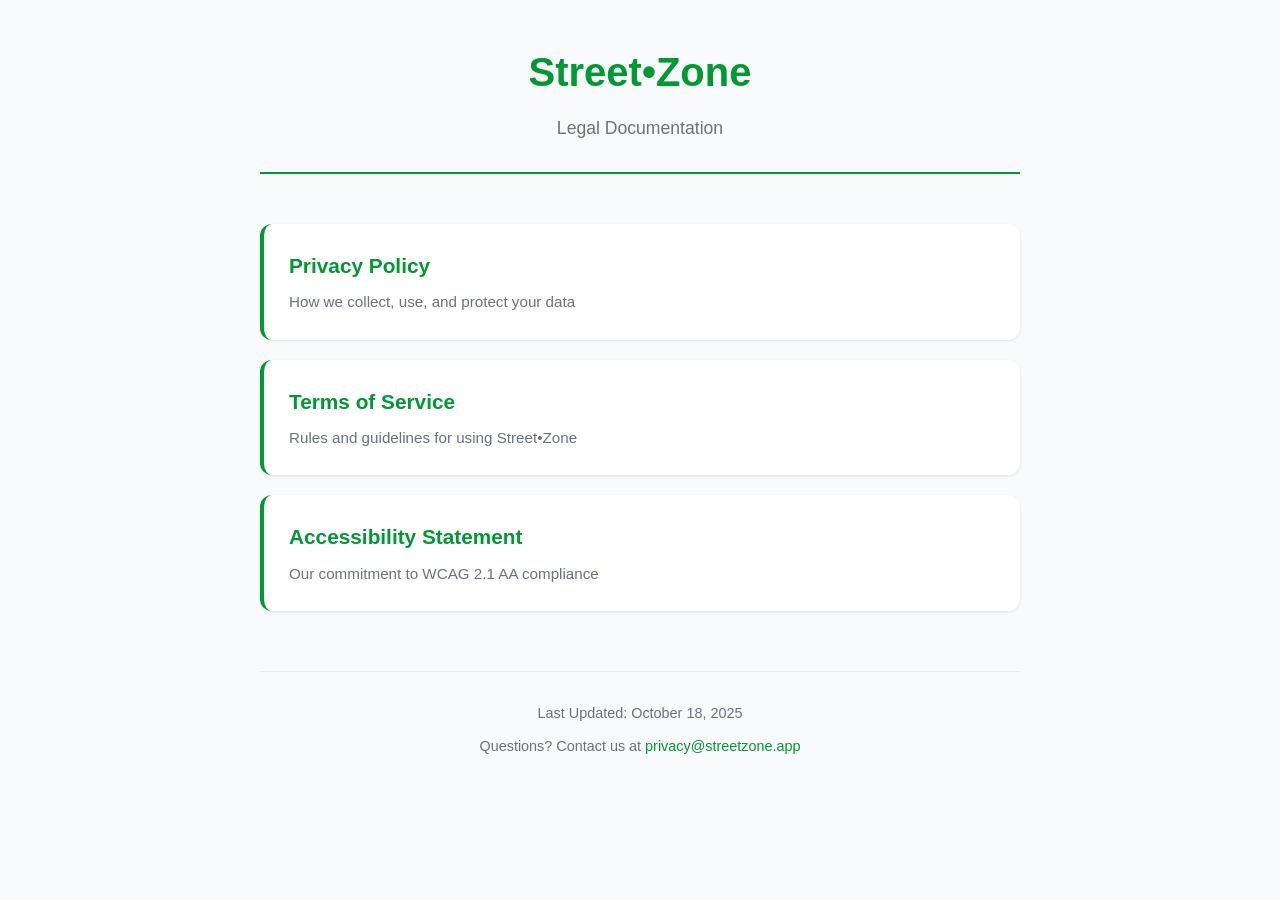
==== index.html @ fc15affd "Initial commit: Legal documentation site - Privacy Policy (GDPR/CCPA compliant) - Terms of Service -" ====
<!DOCTYPE html>
<html lang="en">
<head>
    <meta charset="UTF-8">
    <meta name="viewport" content="width=device-width, initial-scale=1.0">
    <title>Street•Zone - Legal Documentation</title>
    <style>
        * {
            margin: 0;
            padding: 0;
            box-sizing: border-box;
        }
        body {
            font-family: -apple-system, BlinkMacSystemFont, 'Segoe UI', Roboto, Oxygen, Ubuntu, Cantarell, sans-serif;
            line-height: 1.6;
            color: #1f2937;
            background-color: #f9fafb;
        }
        .container {
            max-width: 800px;
            margin: 0 auto;
            padding: 40px 20px;
        }
        header {
            text-align: center;
            margin-bottom: 50px;
            padding-bottom: 30px;
            border-bottom: 2px solid #009933;
        }
        h1 {
            color: #009933;
            font-size: 2.5rem;
            margin-bottom: 10px;
        }
        .subtitle {
            color: #6b7280;
            font-size: 1.1rem;
        }
        .doc-links {
            display: flex;
            flex-direction: column;
            gap: 20px;
            margin: 40px 0;
        }
        .doc-link {
            display: block;
            padding: 25px;
            background: white;
            border-radius: 12px;
            text-decoration: none;
            color: inherit;
            box-shadow: 0 1px 3px rgba(0,0,0,0.1);
            transition: all 0.2s ease;
            border-left: 4px solid #009933;
        }
        .doc-link:hover {
            box-shadow: 0 4px 12px rgba(0,153,51,0.15);
            transform: translateY(-2px);
        }
        .doc-title {
            font-size: 1.3rem;
            font-weight: 600;
            color: #009933;
            margin-bottom: 8px;
        }
        .doc-description {
            color: #6b7280;
            font-size: 0.95rem;
        }
        footer {
            margin-top: 60px;
            padding-top: 30px;
            border-top: 1px solid #e5e7eb;
            text-align: center;
            color: #6b7280;
            font-size: 0.9rem;
        }
        footer a {
            color: #009933;
            text-decoration: none;
        }
        footer a:hover {
            text-decoration: underline;
        }
        .update-date {
            margin-bottom: 10px;
            font-weight: 500;
        }
    </style>
</head>
<body>
    <div class="container">
        <header>
            <h1>Street•Zone</h1>
            <p class="subtitle">Legal Documentation</p>
        </header>

        <div class="doc-links">
            <a href="privacy-policy.html" class="doc-link">
                <div class="doc-title">Privacy Policy</div>
                <div class="doc-description">How we collect, use, and protect your data</div>
            </a>

            <a href="terms-of-service.html" class="doc-link">
                <div class="doc-title">Terms of Service</div>
                <div class="doc-description">Rules and guidelines for using Street•Zone</div>
            </a>

            <a href="accessibility.html" class="doc-link">
                <div class="doc-title">Accessibility Statement</div>
                <div class="doc-description">Our commitment to WCAG 2.1 AA compliance</div>
            </a>
        </div>

        <footer>
            <div class="update-date">Last Updated: October 18, 2025</div>
            <div>
                Questions? Contact us at <a href="mailto:privacy@streetzone.app">privacy@streetzone.app</a>
            </div>
        </footer>
    </div>
</body>
</html>
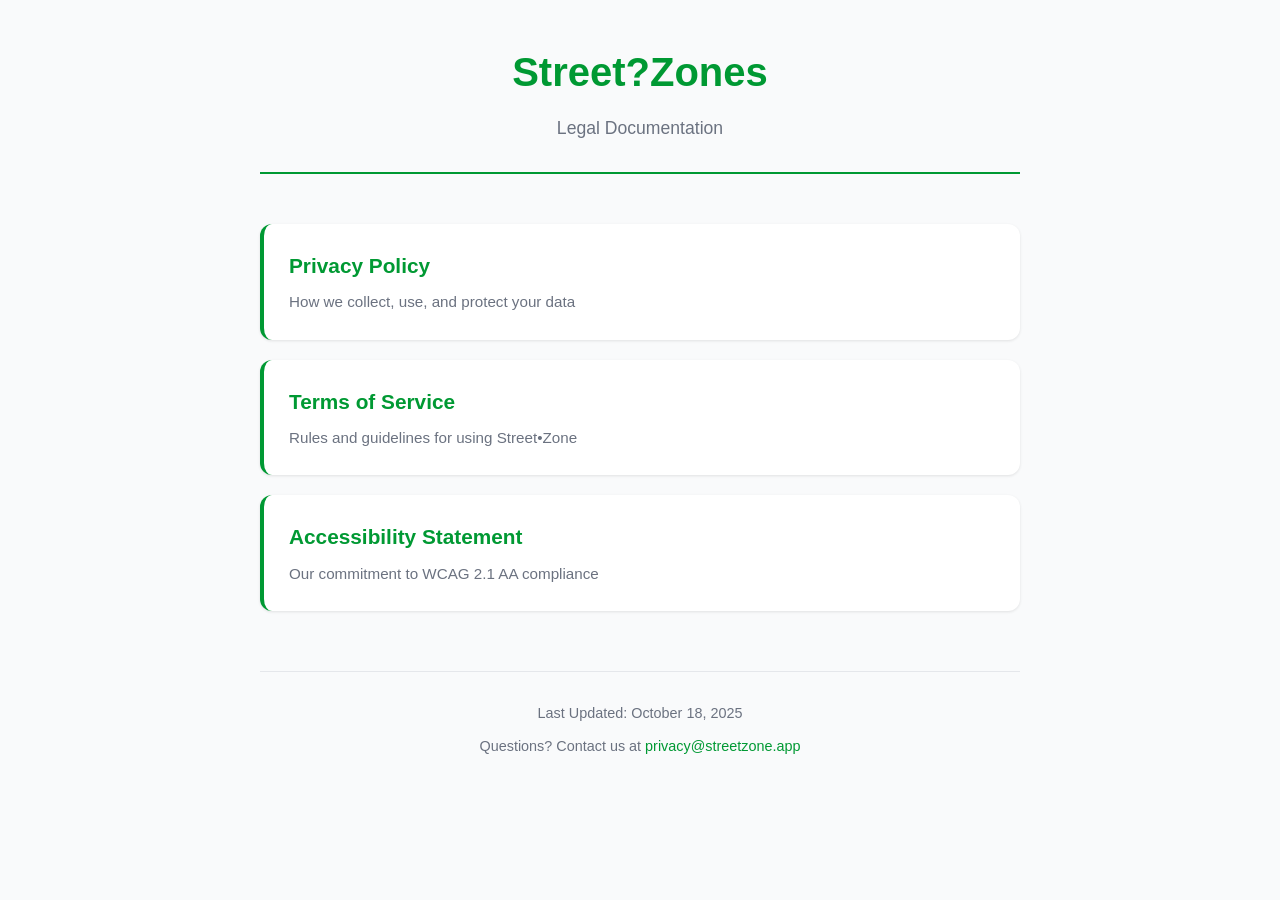
==== commit 9fde1f63: "Fix repository naming and character encoding in deployment docs" ====
--- a/index.html
+++ b/index.html
@@ -3,7 +3,7 @@
 <head>
     <meta charset="UTF-8">
     <meta name="viewport" content="width=device-width, initial-scale=1.0">
-    <title>Street•Zone - Legal Documentation</title>
+    <title>Street?Zones - Legal Documentation</title>
     <style>
         * {
             margin: 0;
@@ -91,7 +91,7 @@
 <body>
     <div class="container">
         <header>
-            <h1>Street•Zone</h1>
+            <h1>Street?Zones</h1>
             <p class="subtitle">Legal Documentation</p>
         </header>
 
@@ -115,7 +115,7 @@
         <footer>
             <div class="update-date">Last Updated: October 18, 2025</div>
             <div>
-                Questions? Contact us at <a href="mailto:privacy@streetzone.app">privacy@streetzone.app</a>
+                Questions? Contact us at <a href="mailto:streetzones@agileInnov.com">privacy@streetzone.app</a>
             </div>
         </footer>
     </div>
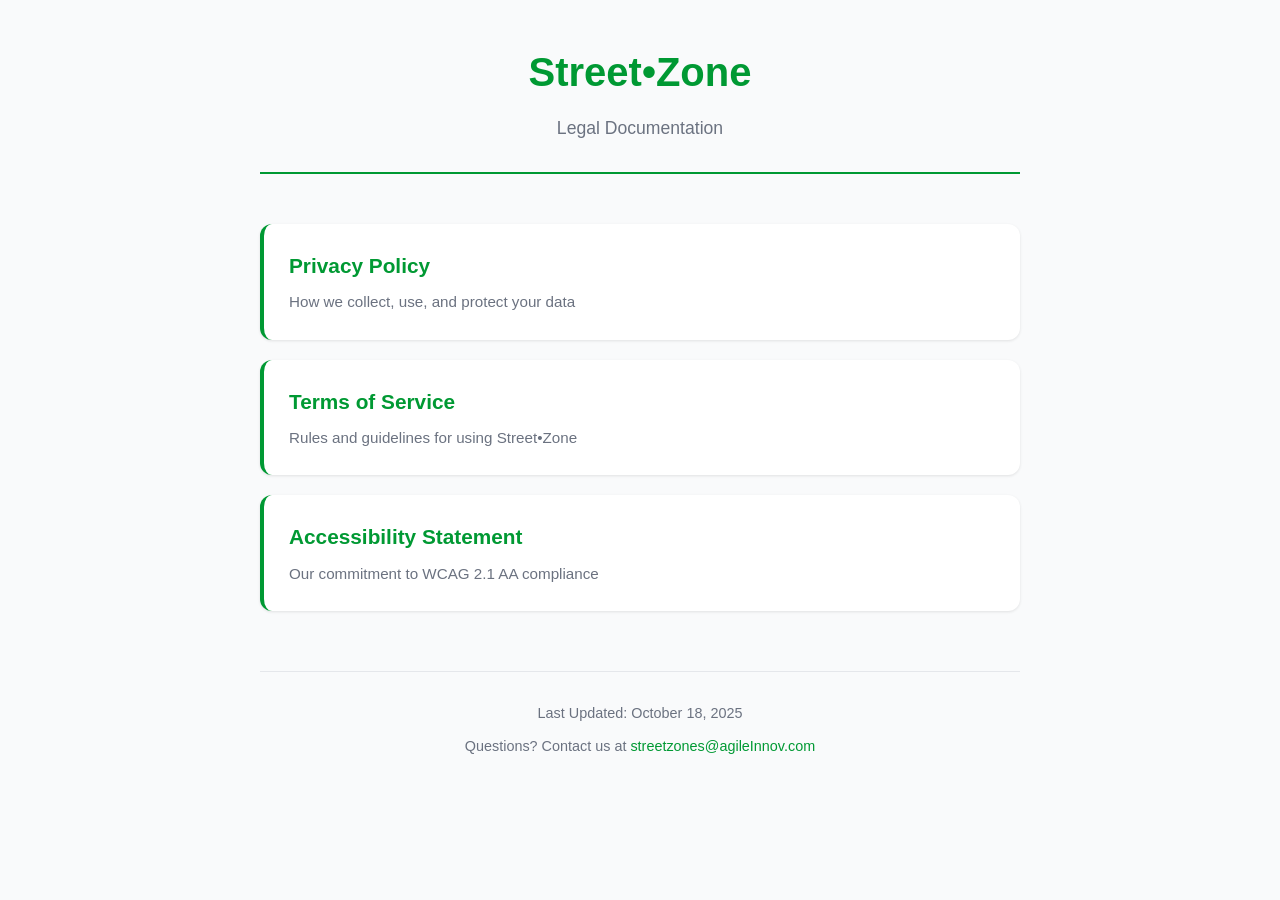
==== commit 97605343: "Update index.html with correct email and branding" ====
--- a/index.html
+++ b/index.html
@@ -3,7 +3,7 @@
 <head>
     <meta charset="UTF-8">
     <meta name="viewport" content="width=device-width, initial-scale=1.0">
-    <title>Street?Zones - Legal Documentation</title>
+    <title>Street•Zone - Legal Documentation</title>
     <style>
         * {
             margin: 0;
@@ -91,7 +91,7 @@
 <body>
     <div class="container">
         <header>
-            <h1>Street?Zones</h1>
+            <h1>Street•Zone</h1>
             <p class="subtitle">Legal Documentation</p>
         </header>
 
@@ -115,7 +115,7 @@
         <footer>
             <div class="update-date">Last Updated: October 18, 2025</div>
             <div>
-                Questions? Contact us at <a href="mailto:streetzones@agileInnov.com">privacy@streetzone.app</a>
+                Questions? Contact us at <a href="mailto:streetzones@agileInnov.com">streetzones@agileInnov.com</a>
             </div>
         </footer>
     </div>
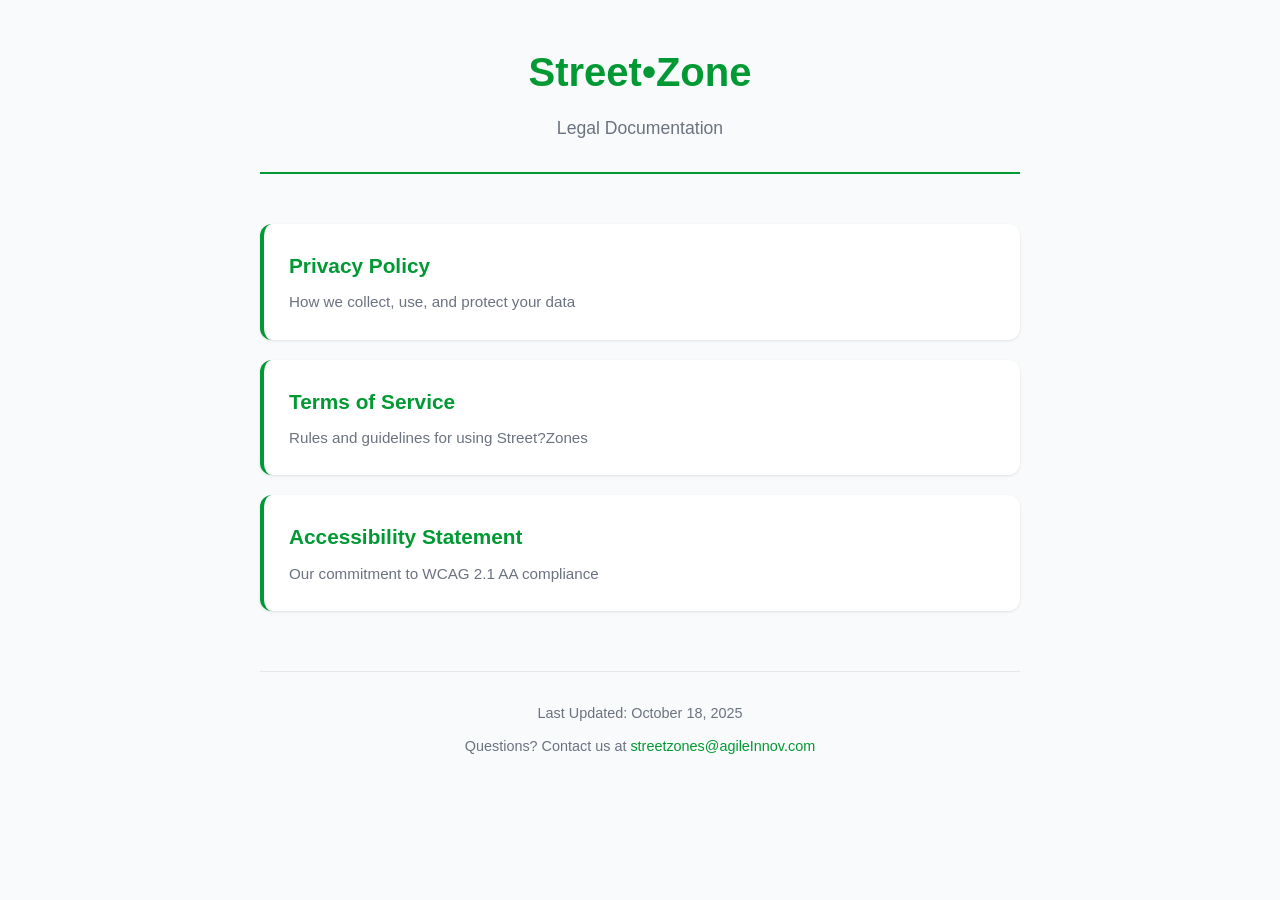
==== commit a53d68d8: "Remove   DEPLOYMENT.md and   SETUP_COMPLETE.md; Update   index.html with Street?Zones    branding fi" ====
--- a/index.html
+++ b/index.html
@@ -103,7 +103,7 @@
 
             <a href="terms-of-service.html" class="doc-link">
                 <div class="doc-title">Terms of Service</div>
-                <div class="doc-description">Rules and guidelines for using Street•Zone</div>
+                <div class="doc-description">Rules and guidelines for using Street?Zones</div>
             </a>
 
             <a href="accessibility.html" class="doc-link">
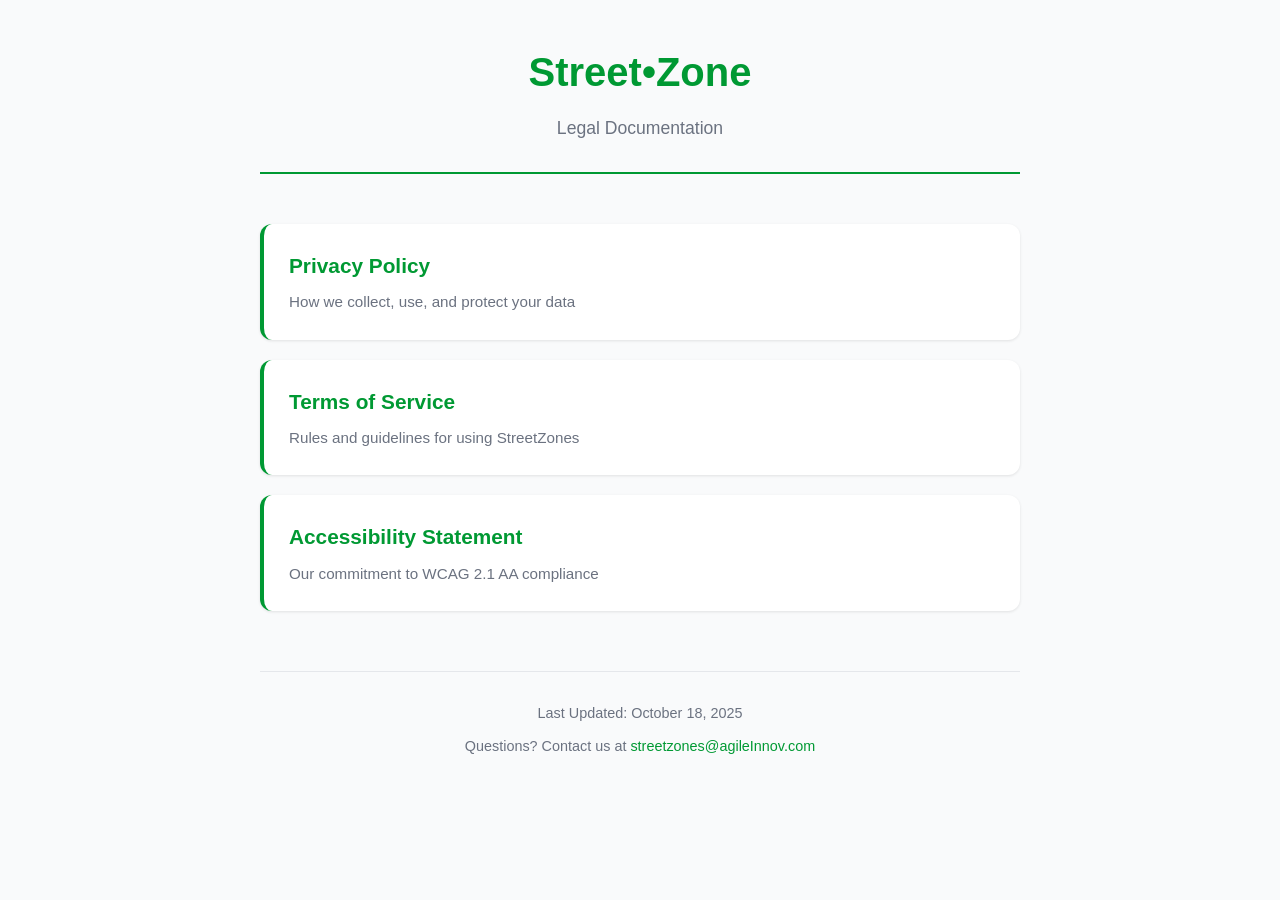
==== commit d8df25b5: "Mod: Street?Zones to StreetZones" ====
--- a/index.html
+++ b/index.html
@@ -3,7 +3,7 @@
 <head>
     <meta charset="UTF-8">
     <meta name="viewport" content="width=device-width, initial-scale=1.0">
-    <title>Street•Zone - Legal Documentation</title>
+    <title>StreetZones - Legal Documentation</title>
     <style>
         * {
             margin: 0;
@@ -103,7 +103,7 @@
 
             <a href="terms-of-service.html" class="doc-link">
                 <div class="doc-title">Terms of Service</div>
-                <div class="doc-description">Rules and guidelines for using Street?Zones</div>
+                <div class="doc-description">Rules and guidelines for using StreetZones</div>
             </a>
 
             <a href="accessibility.html" class="doc-link">
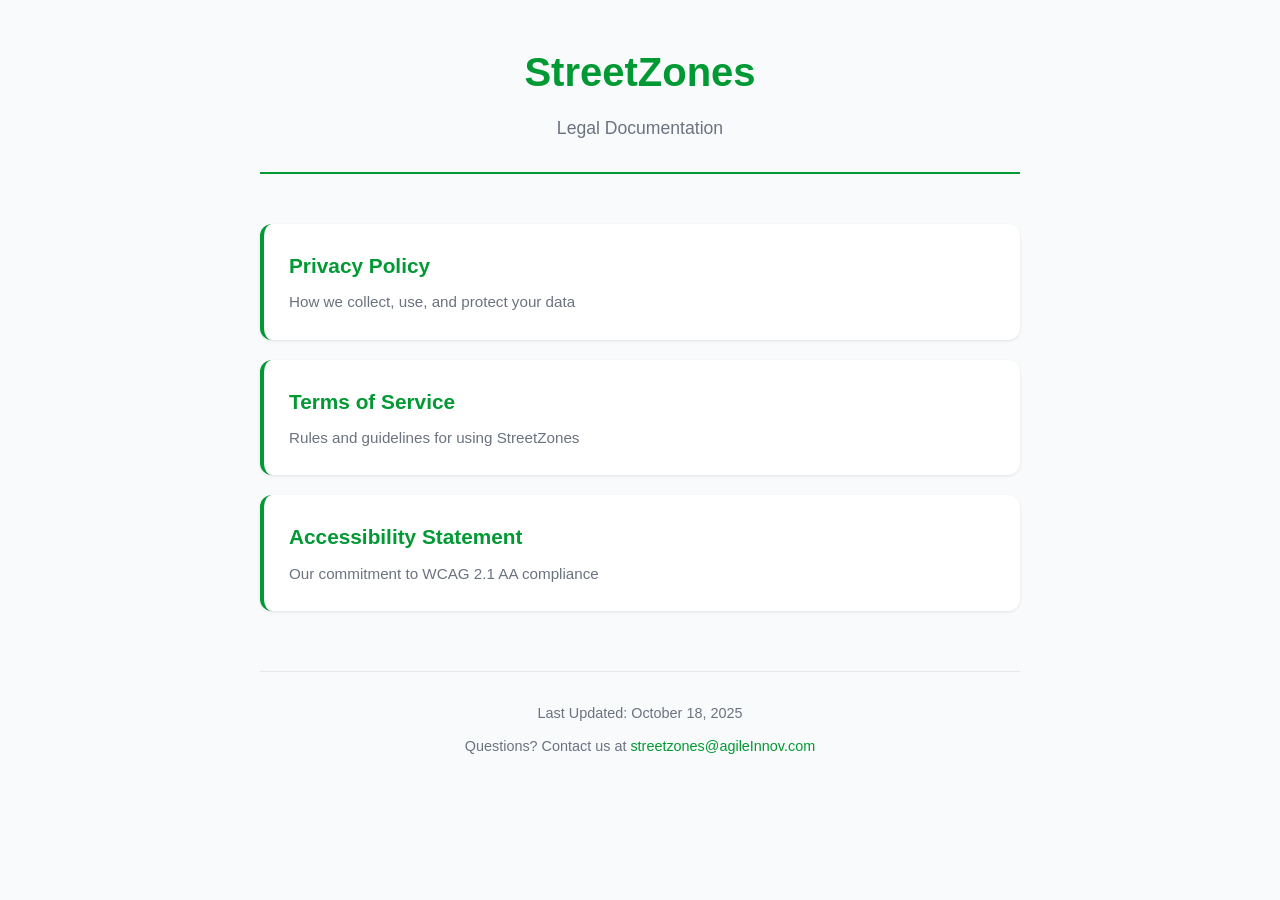
==== commit b11d0c11: "Mod: Name Branding" ====
--- a/index.html
+++ b/index.html
@@ -91,7 +91,7 @@
 <body>
     <div class="container">
         <header>
-            <h1>Street•Zone</h1>
+            <h1>StreetZones</h1>
             <p class="subtitle">Legal Documentation</p>
         </header>
 
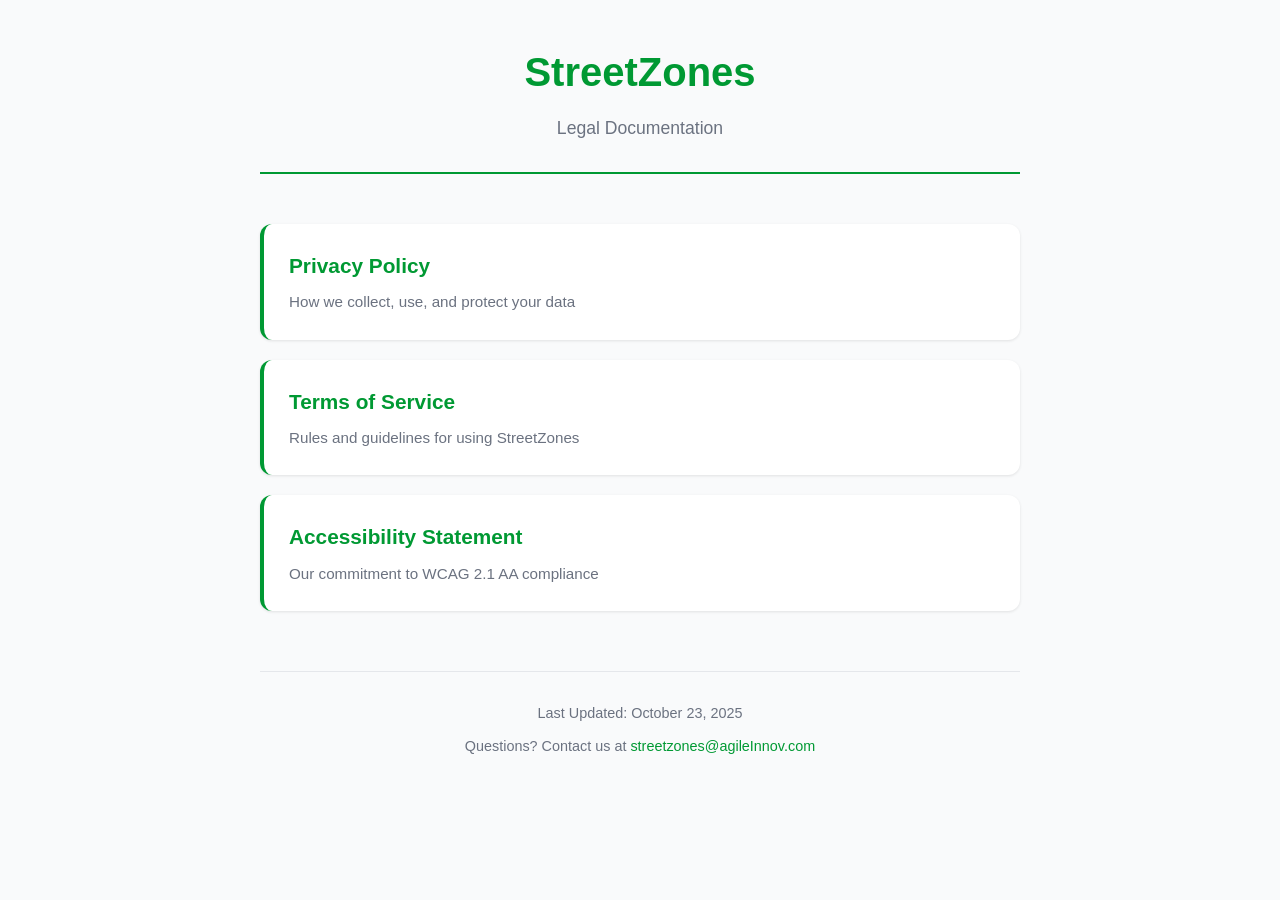
==== commit 08c8f753: "MOD - clean up formatting" ====
--- a/index.html
+++ b/index.html
@@ -113,7 +113,7 @@
         </div>
 
         <footer>
-            <div class="update-date">Last Updated: October 18, 2025</div>
+            <div class="update-date">Last Updated: October 23, 2025</div>
             <div>
                 Questions? Contact us at <a href="mailto:streetzones@agileInnov.com">streetzones@agileInnov.com</a>
             </div>
